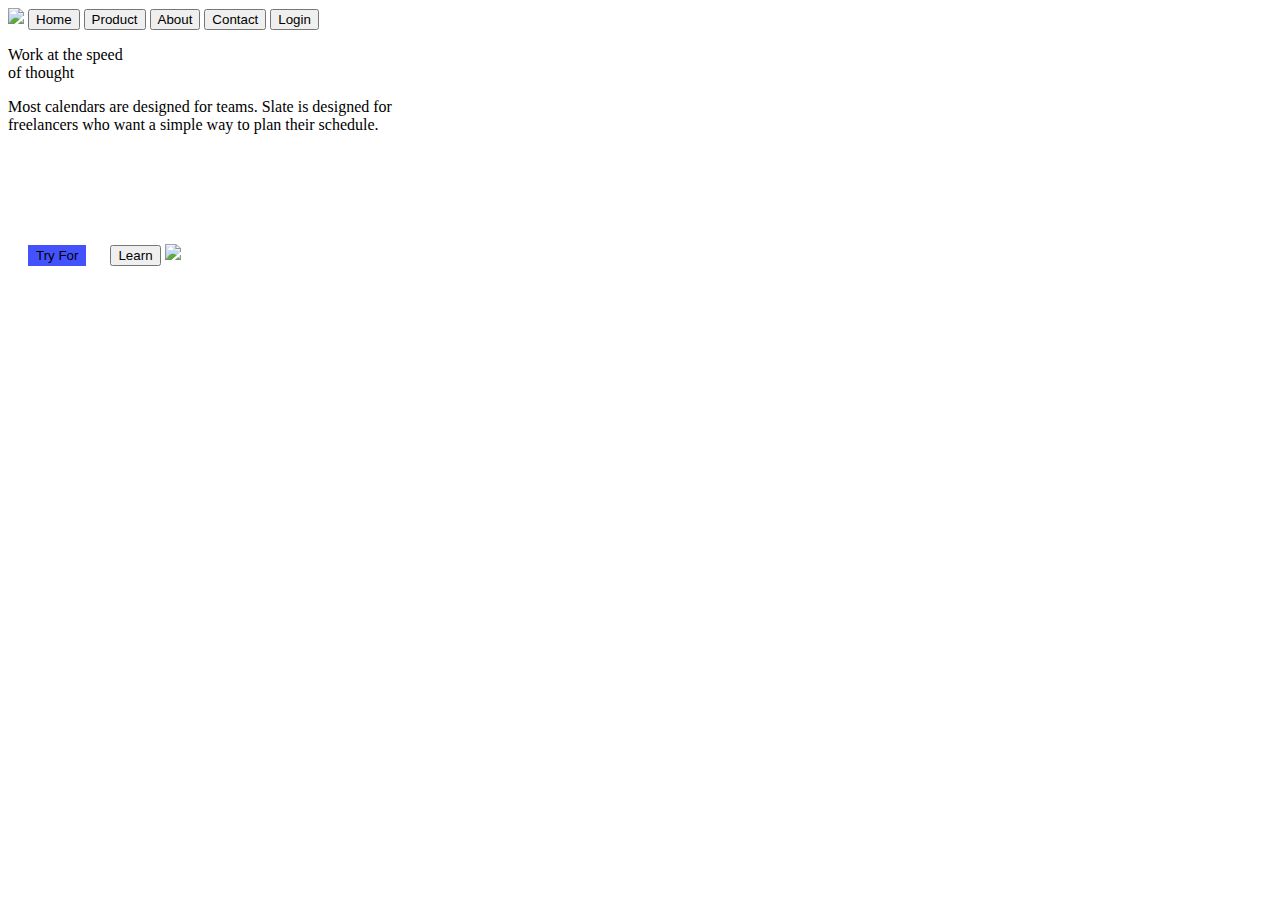
==== lab2/index.html @ c3edf82d "Это еще не конец, это для Рубена)" ====
<!DOCTYPE html>
<html lang="en">

<head>
    <meta charset="UTF-8">
    <meta http-equiv="X-UA-Compatible" content="IE=edge">
    <meta name="viewport" content="width=device-width, initial-scale=1.0">
    <link rel="stylesheet" href="styles.css" type="text/css"/>

    <title>FigmaLand</title>
</head>


<body>
    <flexWrapper>
        <img src="Icons/FigmaLand (Label).svg" width="186"></img>
        <menu_but>
            <button class="but1Class">Home</button>
            <button class="but1Class">Product</button>
            <button class="but1Class" >About</button>
            <button class="but1Class">Contact</button>
        </menu_but>
        <button class="but2Class">Login</button>
    </flexWrapper>

    <p class="sloganClass">Work at the speed<br>of thought</p>
    <p class="sloganSmallClass">Most calendars are designed for teams. Slate is designed for<br>freelancers who want a simple way to plan their schedule.</p>

    <flexWrapperBut>
        <button class=but2Class style="margin: 95px 20px; background-color:#4452FE; border: 2px solid #4452FE;">Try For</button>
        <button class=but2Class style="margin: 95px 20p">Learn</button>
    </flexWrapperBut>

    <FlexWrapperDash>
        <img class=dashboardClass src="Icons/Dashboard.svg"></img>
        <div class=gradClass></div>
    </FlexWrapper>

</body>

</html>
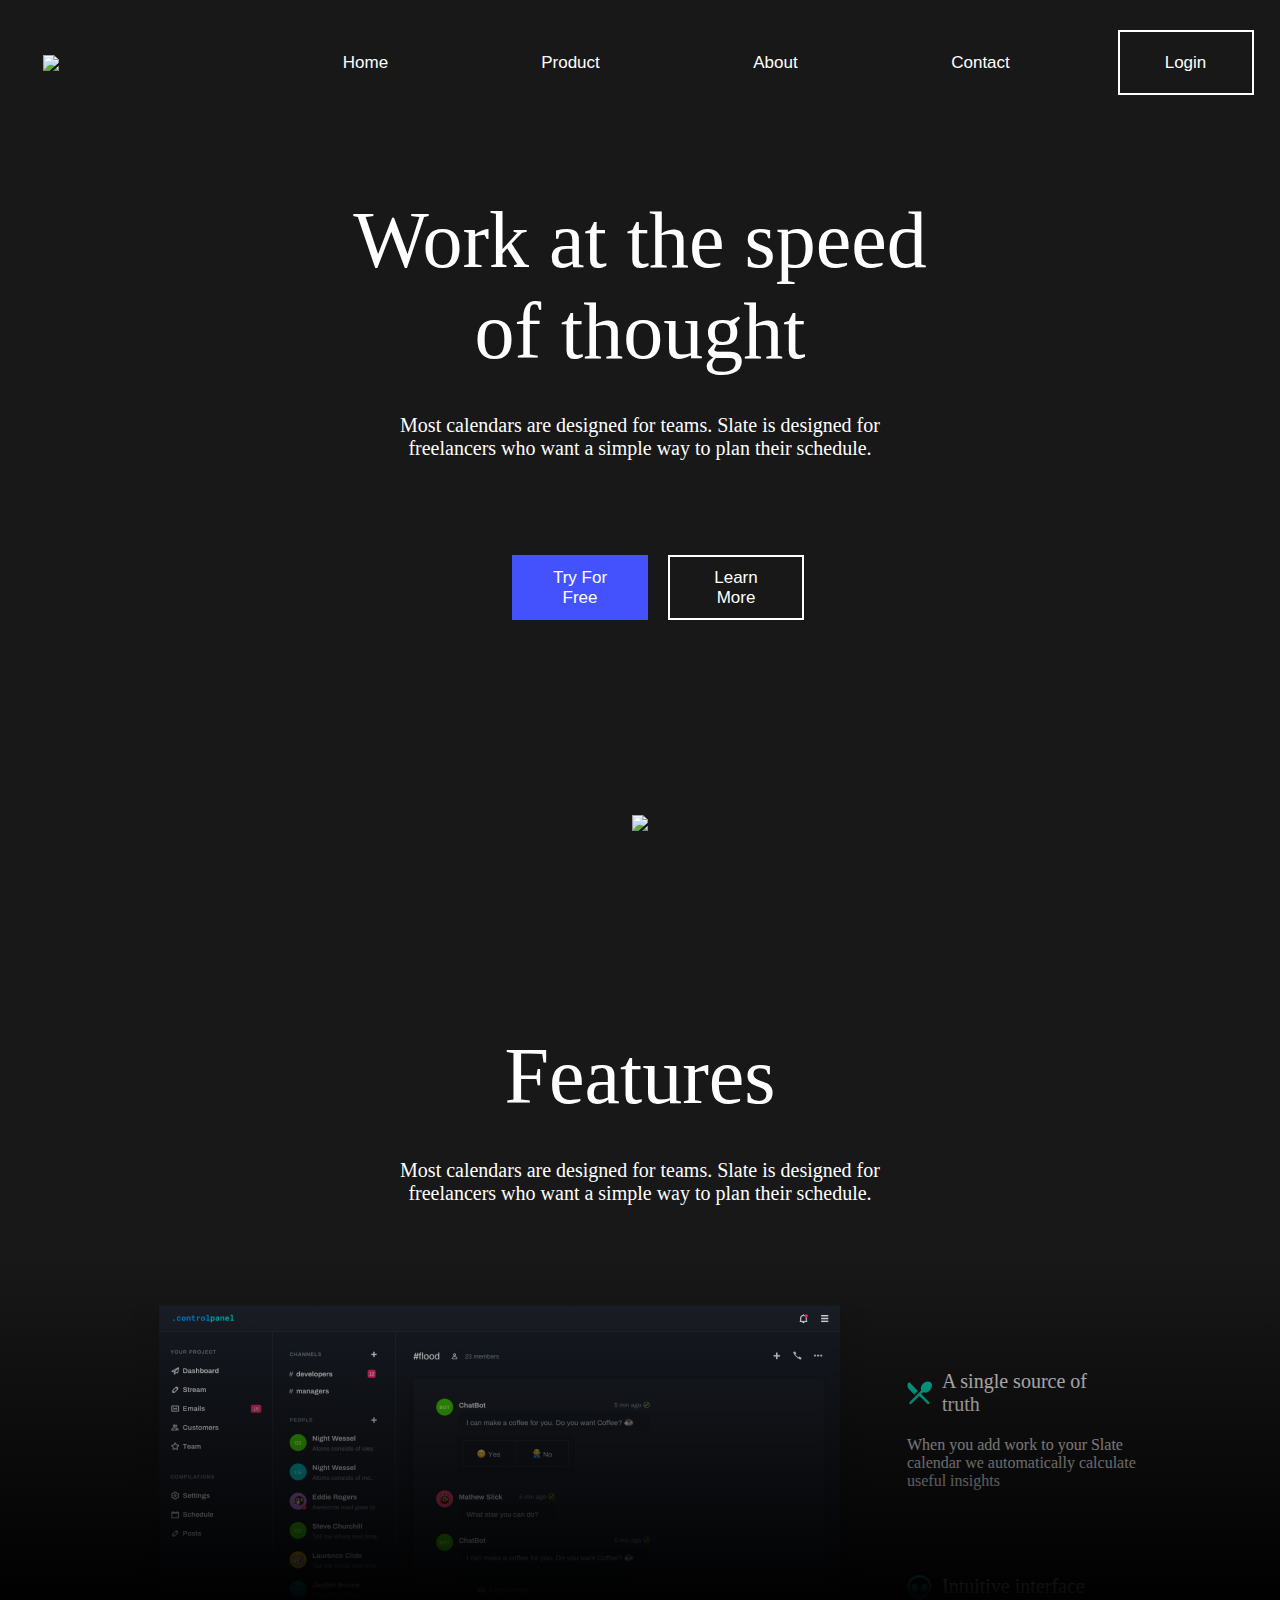
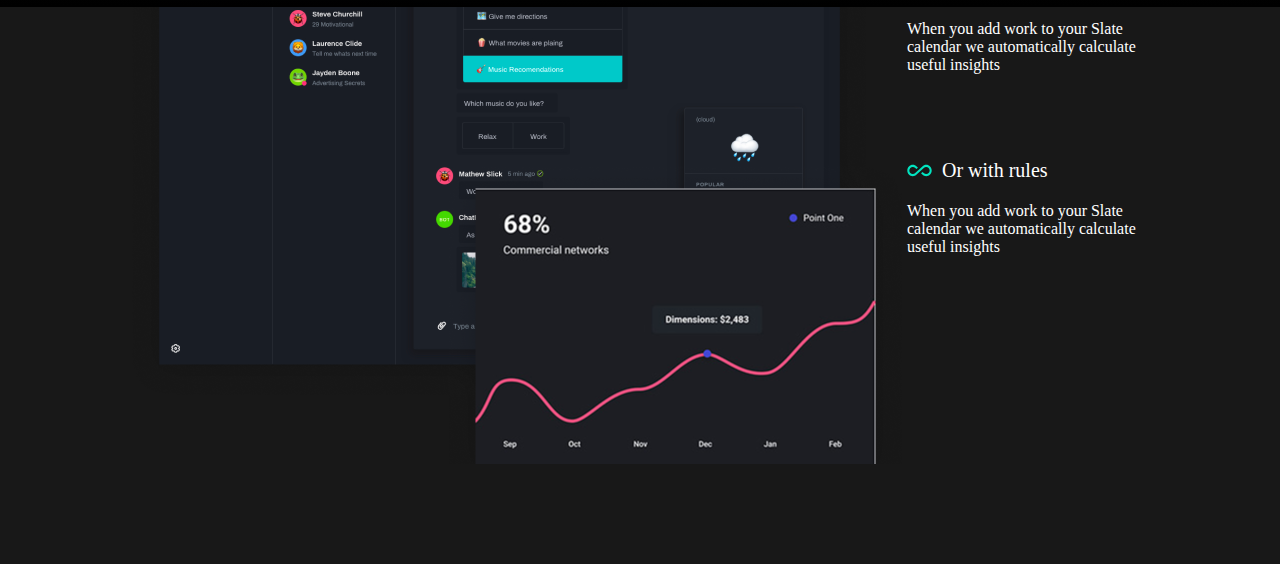
==== commit f21e86de: "горизонтальный скролл" ====
--- a/lab2/index.html
+++ b/lab2/index.html
@@ -14,12 +14,10 @@
 <body>
     <flexWrapper>
         <img src="Icons/FigmaLand (Label).svg" width="186"></img>
-        <menu_but>
-            <button class="but1Class">Home</button>
-            <button class="but1Class">Product</button>
-            <button class="but1Class" >About</button>
-            <button class="but1Class">Contact</button>
-        </menu_but>
+        <button class="but1Class">Home</button>
+        <button class="but1Class">Product</button>
+        <button class="but1Class" >About</button>
+        <button class="but1Class">Contact</button>
         <button class="but2Class">Login</button>
     </flexWrapper>
 
@@ -27,15 +25,45 @@
     <p class="sloganSmallClass">Most calendars are designed for teams. Slate is designed for<br>freelancers who want a simple way to plan their schedule.</p>
 
     <flexWrapperBut>
-        <button class=but2Class style="margin: 95px 20px; background-color:#4452FE; border: 2px solid #4452FE;">Try For</button>
-        <button class=but2Class style="margin: 95px 20p">Learn</button>
+        <button class=but2Class style="margin: 95px 20px; background-color:#4452FE; border: 2px solid #4452FE;">Try For Free</button>
+        <button class=but2Class style="margin: 95px 20p">Learn More</button>
     </flexWrapperBut>
+    
+    <flexBox>
+        <img src="../lab2/Icons/Dashboard.svg"></img>
+        <div class="gradClass"></div>
+    </flexBox>
 
-    <FlexWrapperDash>
-        <img class=dashboardClass src="Icons/Dashboard.svg"></img>
-        <div class=gradClass></div>
-    </FlexWrapper>
-
+    <p  style="margin-top: 200px;" class="sloganClass">Features</p>
+    <p class="sloganSmallClass">Most calendars are designed for teams. Slate is designed for<br>freelancers who want a simple way to plan their schedule.</p>
+    
+    <flexBoxRow>
+        <img src="Icons/Diagram.png">
+        <flexBoxColumn>
+            <flexColumn>
+                <flexBoxSmallRow>
+                    <img class="smallIconClass" src="Icons/knife&spoon.svg"></img>
+                    <span class="namePointClass">A single source of truth</span>
+                </flexBoxSmallRow>
+                <span class="textPointClass">When you add work to your Slate calendar we automatically calculate useful insights</span>
+            </flexColumn>
+            <flexColumn>
+                <flexBoxSmallRow>
+                    <img class="smallIconClass" src="Icons/alien.svg"></img>
+                    <span class="namePointClass">Intuitive interface</span>
+                </flexBoxSmallRow>
+                <span class="textPointClass">When you add work to your Slate calendar we automatically calculate useful insights</span>
+            </flexColumn>
+            <flexColumn>
+                <flexBoxSmallRow>
+                    <img class="smallIconClass" src="Icons/infinity.svg"></img>
+                    <span class="namePointClass">Or with rules</span>
+                </flexBoxSmallRow>
+                <span class="textPointClass">When you add work to your Slate calendar we automatically calculate useful insights</span>
+            </flexColumn>
+        </flexBoxColumn>
+    </flexBoxRow>
+    
 </body>
 
 </html>--- a/lab2/styles.css
+++ b/lab2/styles.css
@@ -0,0 +1,167 @@
+:root {
+    --dark-background: #181818;
+}
+
+body {
+    background: var(--dark-background);
+    font-family: "Graphik";
+    /* overflow-x: hidden; */
+}
+
+flexWrapper {
+    display: flex;
+    width: 100vw;
+    flex-direction: row;
+    justify-content: space-around;
+    align-items: center;
+    margin-top: 30px;
+}
+
+flexWrapperBut {
+    display: flex;
+    width: 100vw;
+    flex-direction: row;
+    justify-content: center;
+    align-items: baseline;
+}
+
+flexWrapperDash {
+    display: flex;
+    position: relative;
+    align-items: center;
+    width: 100vw;
+}
+
+flexBox {
+    display: flex;
+    flex-direction: row;
+    justify-content: center;
+    margin: 0;
+    margin: 100px;
+}
+
+flexBoxRow {
+    display: flex;
+    flex-direction: row;
+    justify-content: center;
+    margin: 100px 20px;
+}
+
+flexBoxSmallRow {
+    display: flex;
+    flex-direction: row;
+    justify-content: left;
+    margin: 45px 0 20px 0;
+}
+
+
+flexBoxColumn {
+    display: flex;
+    flex-direction: column;
+    justify-content: left;
+}
+
+flexColumn {
+    width: 250px;
+    display: flex;
+    flex-direction: column;
+    justify-content: left;
+    margin: 20px 0;
+}
+
+
+
+.but1Class {
+    padding: 7px 25px;
+    text-align: center;
+    background-color: var(--dark-background);
+    color: white;
+    border: 0; 
+    box-shadow: 0;
+    font-size: 17px;
+    width: 136px;
+    height:65px
+}
+
+.but2Class {
+    font-size: 17px;
+    padding: 7px 25px;
+    text-align: center;
+    background-color: var(--dark-background);
+    color: white;
+    border: 2px solid white; 
+    width: 136px;
+    height: 65px;
+}
+
+button, 
+button:active, 
+button:focus {
+    outline: none;
+}
+
+.sloganClass {
+    color: white;
+    margin: 100px 0 37px 0;
+    text-align: center;
+    font-style: normal;
+    font-size: 80px;
+
+}
+
+.sloganSmallClass {
+    color: white;
+    margin: 0;
+    text-align: center;
+    font-style: normal;
+    font-size: 20px;
+
+}
+
+.dashboardClass {
+    background-size: contain;
+    height: 840px;
+    background: url("../lab2/Icons/Dashboard.svg");
+    /* box-shadow: inset 0 -350px 350px #111111; */
+}
+
+.gradClass {
+    position: absolute;
+    background: linear-gradient(to bottom, #ffffff00, #000000);
+    width: 100%;
+    height: 350px;
+    margin-top: 442px;
+    left: 0;
+    right: 0;
+}
+
+.smallIconClass {
+    width: 25px;
+}
+
+.namePointClass {
+    color: white;
+    margin: 0;
+    text-align: left;
+    font-style: normal;
+    font-size: 20px;
+    margin: 0 10px;
+    width: 150px;
+}
+
+.textPointClass {
+    color: white;
+    margin: 0;
+    text-align: left;
+    font-style: normal;
+    font-size: 16px;
+    width: 248px;
+}
+
+@font-face {
+    font-family: "Graphik"; 
+    src: url("../lab2/Fonts/Graphik-Regular.ttf") ; 
+    font-style: normal; 
+    font-weight: normal; 
+
+    } 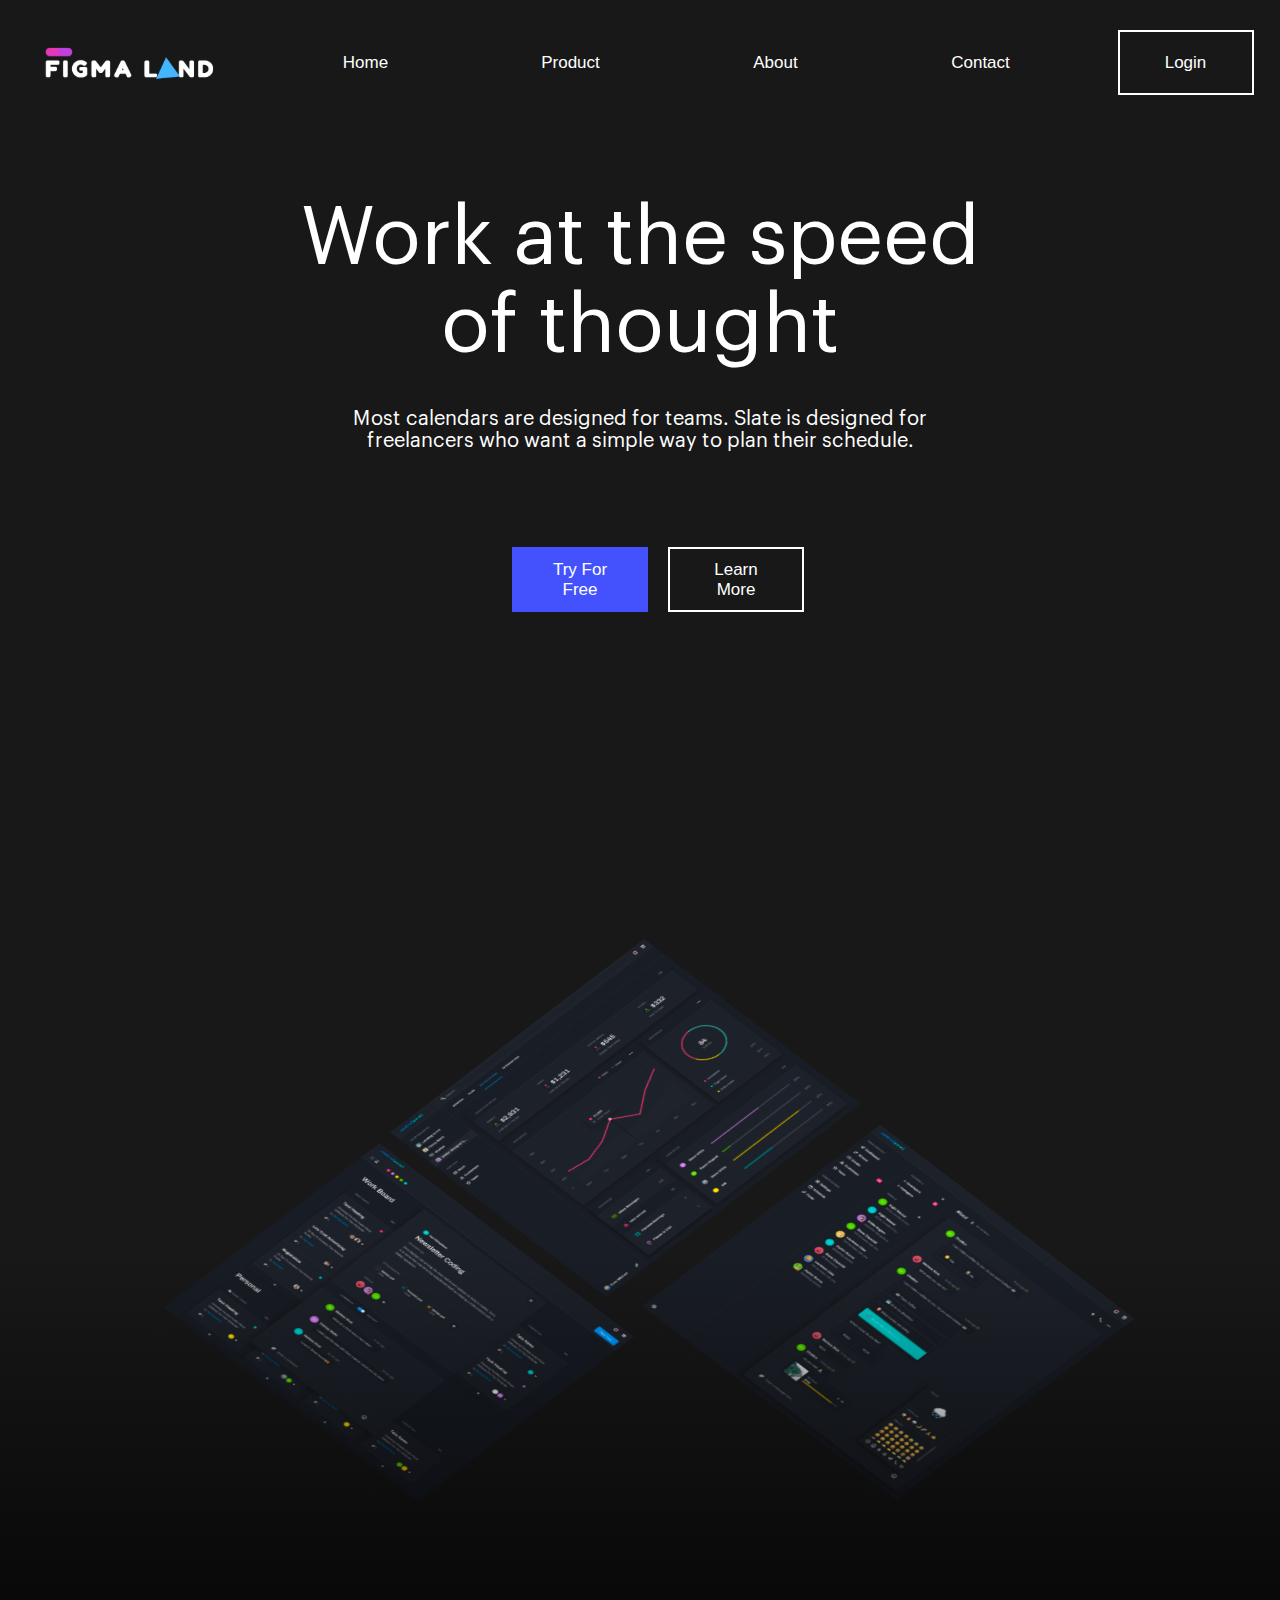
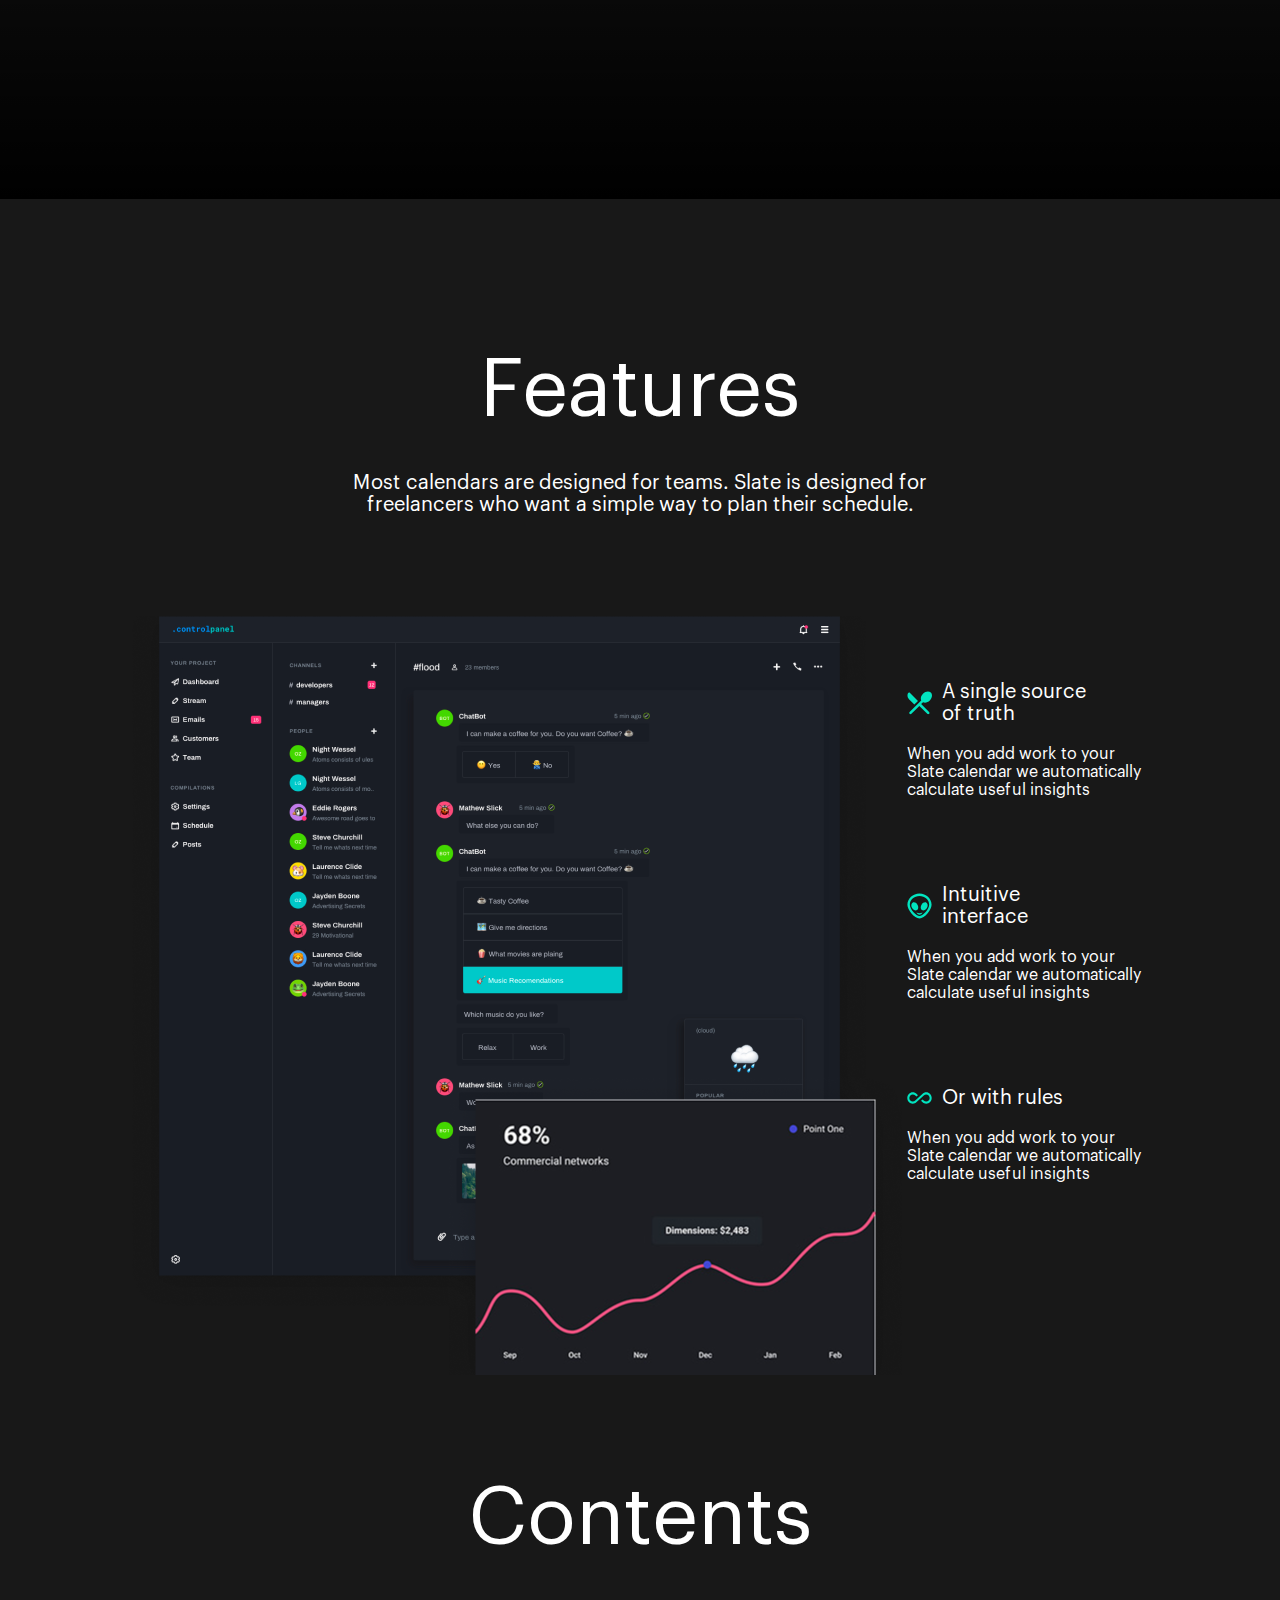
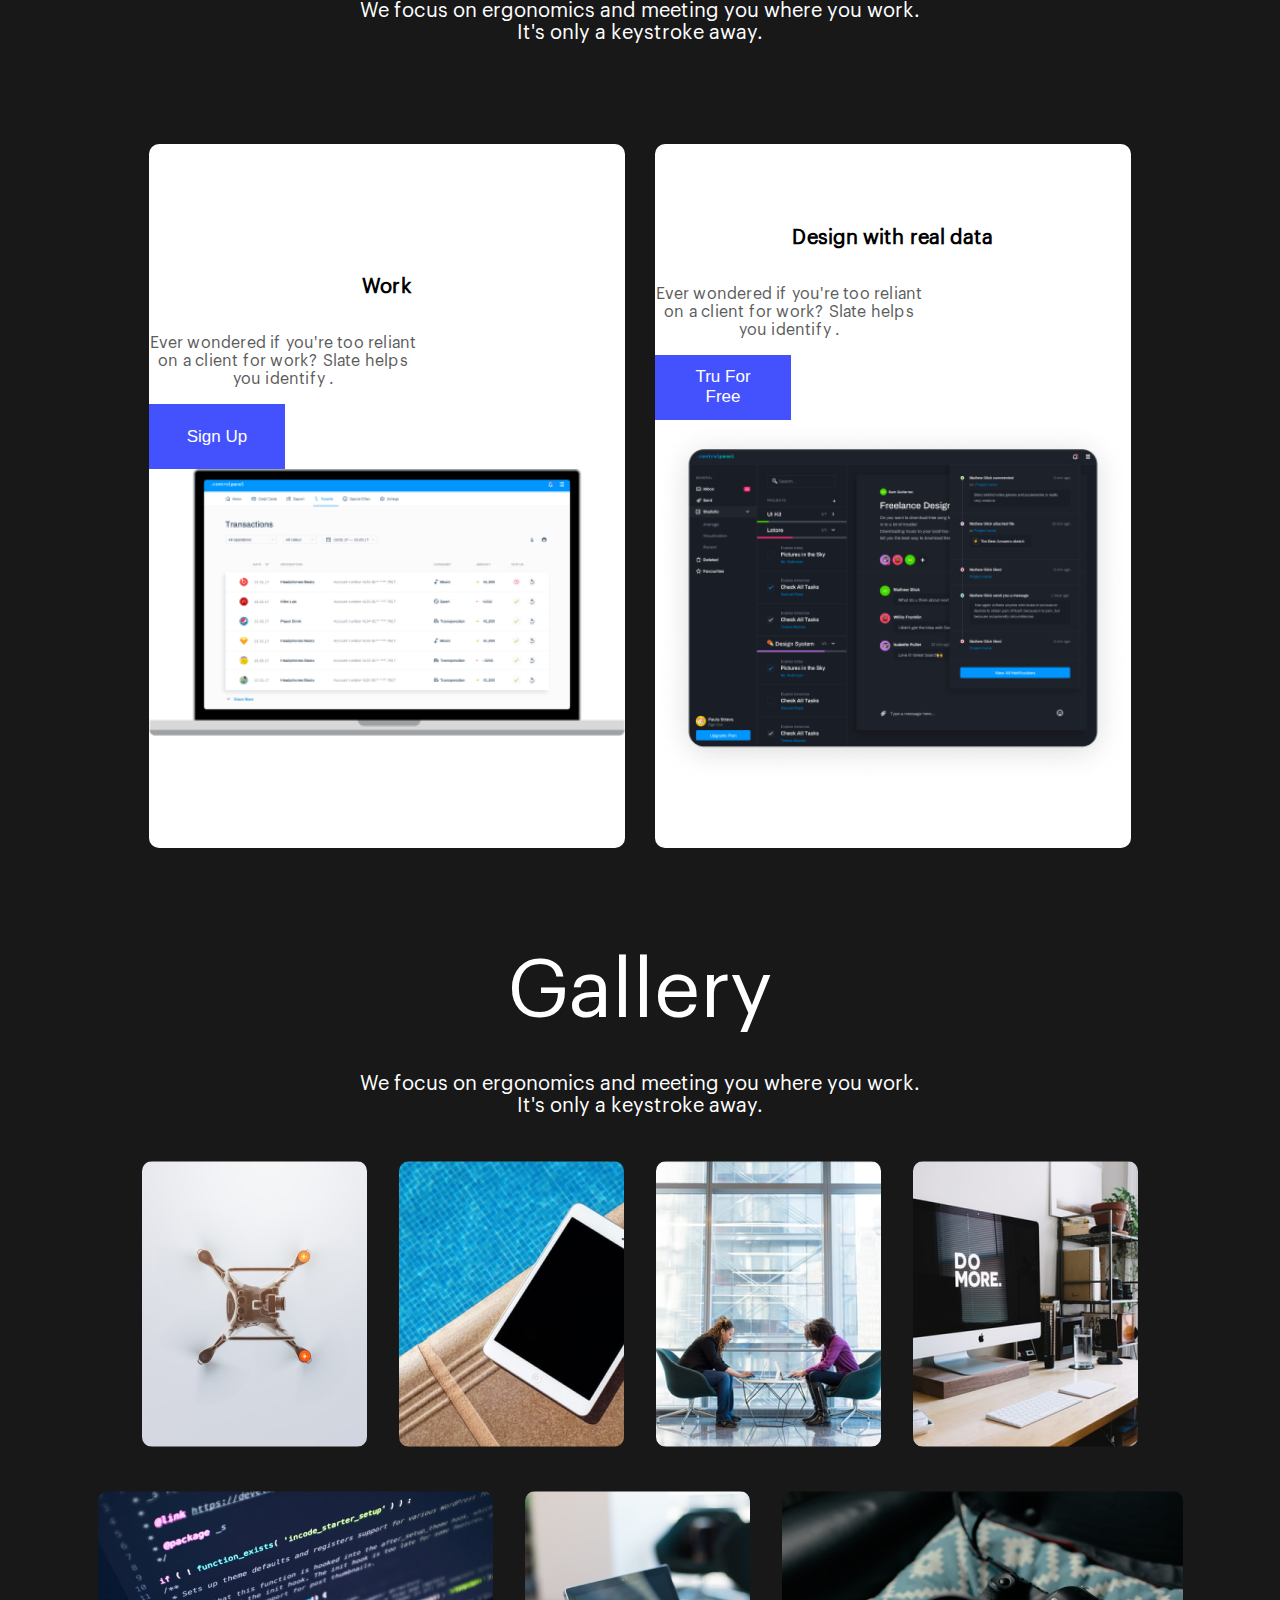
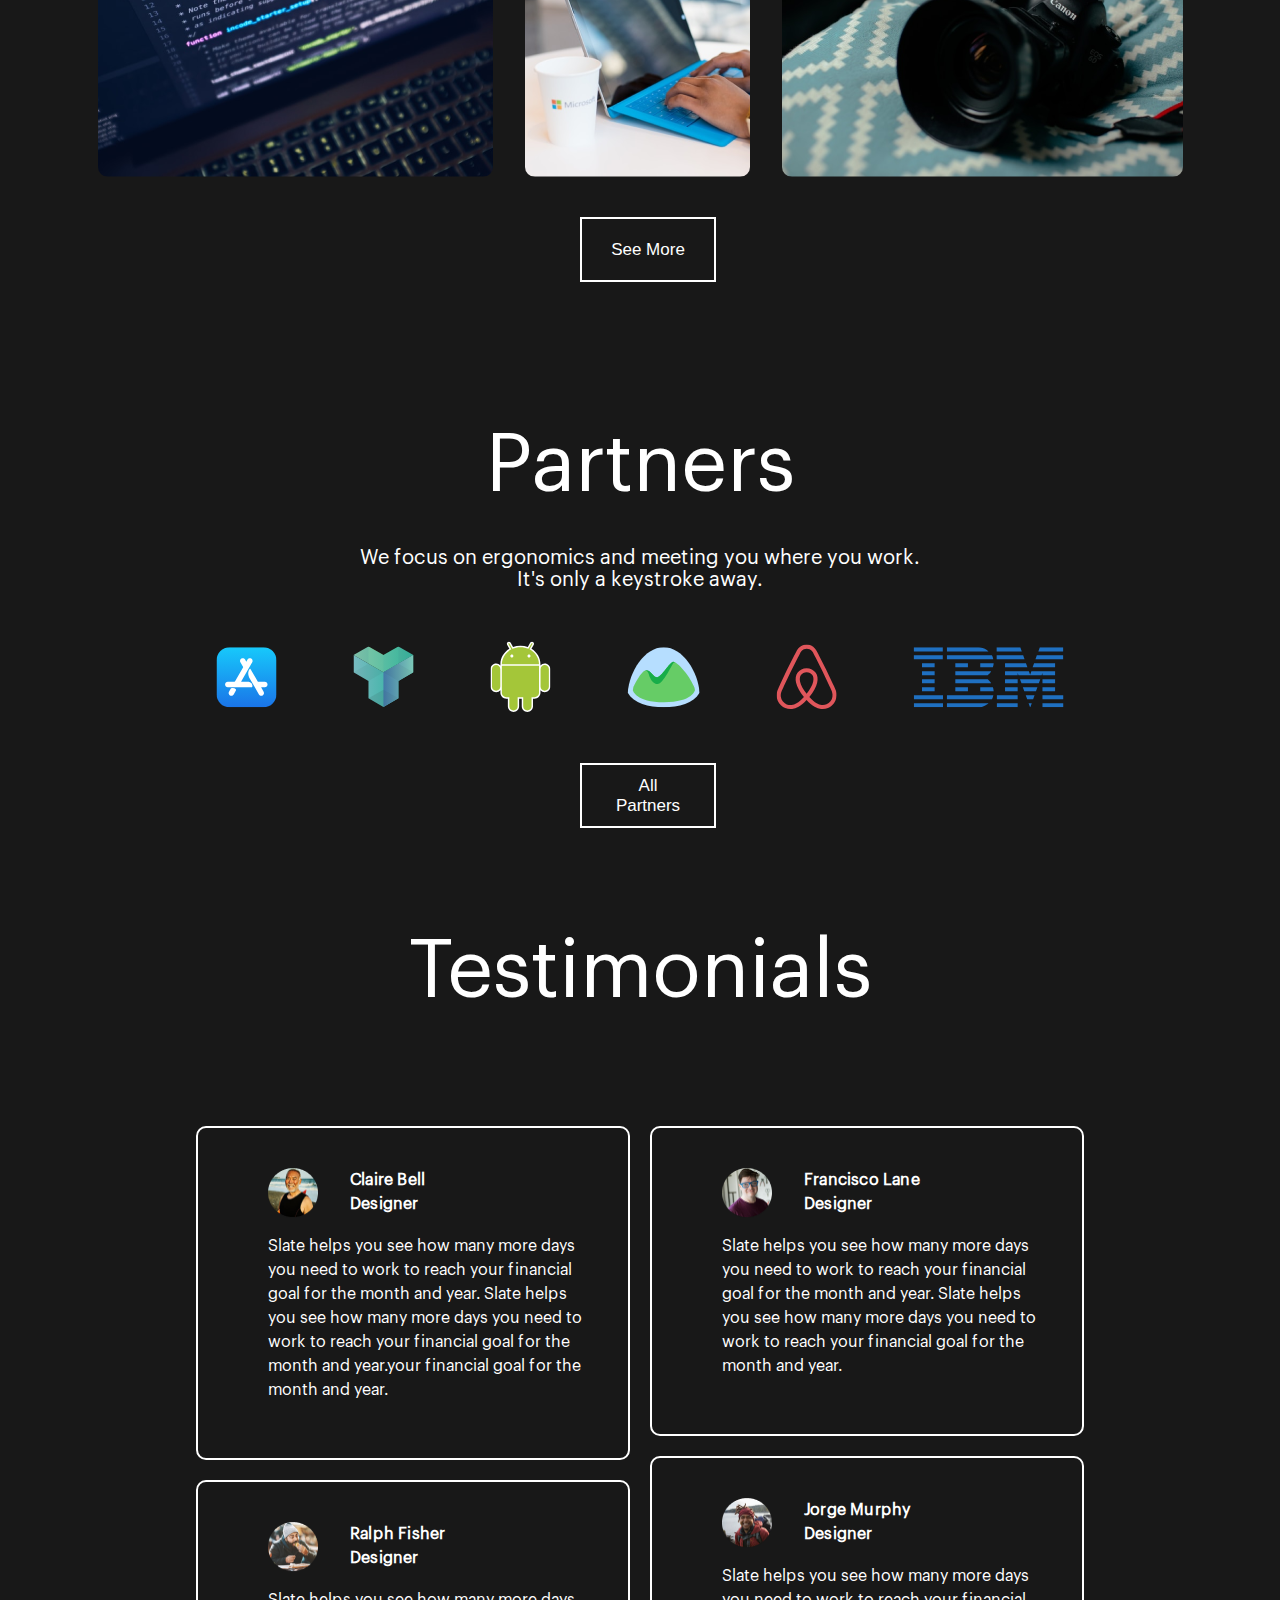
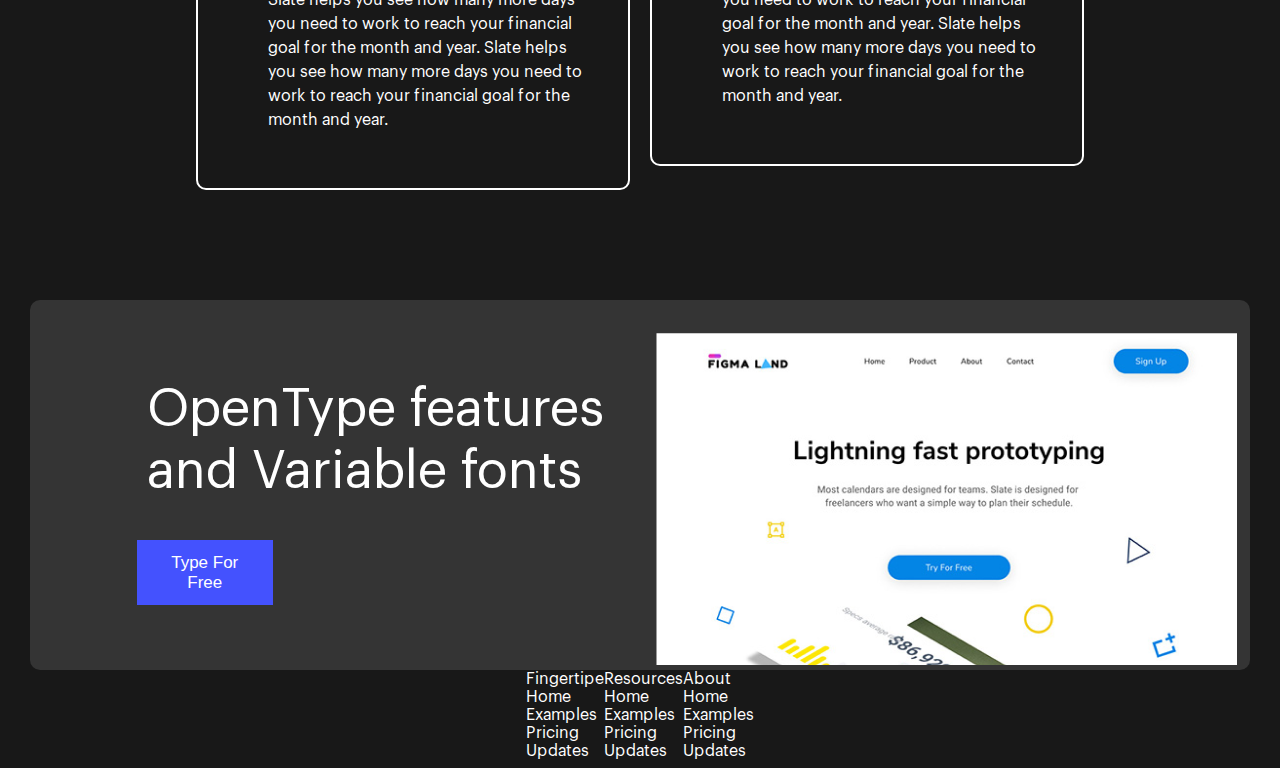
==== commit 2219aad3: "Checking" ====
--- a/lab2/index.html
+++ b/lab2/index.html
@@ -13,7 +13,7 @@
 
 <body>
     <flexWrapper>
-        <img src="Icons/FigmaLand (Label).svg" width="186"></img>
+        <img src="Icons/FigmaLand (Label).svg">
         <button class="but1Class">Home</button>
         <button class="but1Class">Product</button>
         <button class="but1Class" >About</button>
@@ -30,11 +30,11 @@
     </flexWrapperBut>
     
     <flexBox>
-        <img src="../lab2/Icons/Dashboard.svg"></img>
+        <img class="dashboardClass" src="../lab2/Icons/Dashboard.svg">
         <div class="gradClass"></div>
     </flexBox>
 
-    <p  style="margin-top: 200px;" class="sloganClass">Features</p>
+    <p style="margin-top: 300px" class="sloganClass">Features</p>
     <p class="sloganSmallClass">Most calendars are designed for teams. Slate is designed for<br>freelancers who want a simple way to plan their schedule.</p>
     
     <flexBoxRow>
@@ -42,27 +42,179 @@
         <flexBoxColumn>
             <flexColumn>
                 <flexBoxSmallRow>
-                    <img class="smallIconClass" src="Icons/knife&spoon.svg"></img>
+                    <img class="smallIconClass" src="Icons/knife&spoon.svg">
                     <span class="namePointClass">A single source of truth</span>
                 </flexBoxSmallRow>
                 <span class="textPointClass">When you add work to your Slate calendar we automatically calculate useful insights</span>
             </flexColumn>
             <flexColumn>
                 <flexBoxSmallRow>
-                    <img class="smallIconClass" src="Icons/alien.svg"></img>
+                    <img class="smallIconClass" src="Icons/alien.svg">
                     <span class="namePointClass">Intuitive interface</span>
                 </flexBoxSmallRow>
                 <span class="textPointClass">When you add work to your Slate calendar we automatically calculate useful insights</span>
             </flexColumn>
             <flexColumn>
                 <flexBoxSmallRow>
-                    <img class="smallIconClass" src="Icons/infinity.svg"></img>
+                    <img class="smallIconClass" src="Icons/infinity.svg">
                     <span class="namePointClass">Or with rules</span>
                 </flexBoxSmallRow>
                 <span class="textPointClass">When you add work to your Slate calendar we automatically calculate useful insights</span>
             </flexColumn>
         </flexBoxColumn>
     </flexBoxRow>
+
+    <p class="sloganClass">Contents</p>
+    <p class="sloganSmallClass">We focus on ergonomics and meeting you where you work.<br>It's only a keystroke away.</p>
+    <flexBoxRow>
+        <div class="blockClass">
+            <p class="boxName">Work</p>
+            <p class="boxTetxt">Ever wondered if you're too reliant on a client for work? Slate helps you identify .</p>
+            <button class=but2Class style="background-color:#4452FE; border: 2px solid #4452FE;">Sign Up</button>
+            <img src="Icons/Macbook Pro.png">
+        </div>
+        <div class="blockClass">
+            <p class="boxName">Design with real data</p>
+            <p class="boxTetxt">Ever wondered if you're too reliant on a client for work? Slate helps you identify .</p>
+            <button class=but2Class style="background-color:#4452FE; border: 2px solid #4452FE;">Tru For Free</button>
+            <img src="Icons/Boards Notifications.png">
+        </div>
+    </flexBoxRow>
+
+    <p class="sloganClass">Gallery</p>
+    <p class="sloganSmallClass">We focus on ergonomics and meeting you where you work.<br>It's only a keystroke away.</p>
+    <flexBoxColumn>
+        <flexBoxRow style="margin-top: 44px; margin-bottom: 0;">
+            <img class="galleryImg" src="Icons/Gallery 1.png">
+            <img class="galleryImg"src="Icons/Gallery 2.png">
+            <img class="galleryImg"src="Icons/Gallery 3.png">
+            <img class="galleryImg"src="Icons/Gallery 4.png">
+        </flexBoxRow>
+        <flexBoxRow style="margin-top: 44px; margin-bottom: 0;">
+            <img class="galleryImg"src="Icons/Gallery 5.png">
+            <img class="galleryImg"src="Icons/Gallery 6.png">
+            <img class="galleryImg"src="Icons/Gallery 7.png">
+        </flexBoxRow>
+    </flexBoxColumn>
+    <flexWrapperBut>
+        <button class=but2Class style="margin: 40px">See More</button>
+    </flexWrapperBut>
+
+    <p class="sloganClass">Partners</p>
+    <p class="sloganSmallClass">We focus on ergonomics and meeting you where you work.<br>It's only a keystroke away.</p>
+    <flexBoxRow2>
+        <img class="iconBrand" src="Icons/1 logos_apple-app-store.svg">
+        <img class="iconBrand" src="Icons/2 logos_apiary.svg">
+        <img class="iconBrand" src="Icons/3 logos_android-icon.svg">
+        <img class="iconBrand" src="Icons/4 logos_basecamp.svg">
+        <img class="iconBrand" src="Icons/5 logos_airbnb.svg">
+        <img class="iconBrand" src="Icons/6 logos_ibm.svg">
+    </flexBoxRow2>
+    <flexWrapperBut>
+        <button class=but2Class>All Partners</button>
+    </flexWrapperBut>
+
+    <p class="sloganClass">Testimonials</p>
+    <flexBoxRow>
+        <flexBoxColumn>
+            <div class="testimClass">
+                <testimName>
+                    <img class="avatarClass" src="Icons/Avatar 1.png">
+                    <p class="avatarTextClass">Claire Bell<br>Designer</p>
+                </testimName>
+                <p class="testimTestClass">Slate helps you see how many more days 
+                    you need to work to reach your financial 
+                    goal for the month and year. Slate helps 
+                    you see how many more days 
+                    you need to work to reach your financial 
+                    goal for the month and year.your financial 
+                    goal for the month and year.</p>
+            </div>
+
+            <div class="testimClass">
+                <testimName>
+                    <img class="avatarClass" src="Icons/Avatar 2.png">
+                    <p class="avatarTextClass">Ralph Fisher<br>Designer</p>
+                </testimName>
+                <p class="testimTestClass">Slate helps you see how many more days 
+                    you need to work to reach your financial 
+                    goal for the month and year. Slate helps 
+                    you see how many more days 
+                    you need to work to reach your financial 
+                    goal for the month and year.</p>
+            </div>
+        </flexBoxColumn>
+        <flexBoxColumn>
+            <div class="testimClass">
+                <testimName>
+                    <img class="avatarClass" src="Icons/Avatar 3.png">
+                    <p class="avatarTextClass">Francisco Lane<br>Designer</p>
+                </testimName>
+                <p class="testimTestClass">Slate helps you see how many more days 
+                    you need to work to reach your financial 
+                    goal for the month and year. Slate helps 
+                    you see how many more days 
+                    you need to work to reach your financial 
+                    goal for the month and year.</p>
+            </div>
+
+            <div class="testimClass">
+                <testimName>
+                    <img class="avatarClass" src="Icons/Avatar 4.png">
+                    <p class="avatarTextClass">Jorge Murphy<br>Designer</p>
+                </testimName>
+                <p class="testimTestClass">Slate helps you see how many more days 
+                    you need to work to reach your financial 
+                    goal for the month and year. Slate helps 
+                    you see how many more days 
+                    you need to work to reach your financial 
+                    goal for the month and year.</p>
+            </div>
+        </flexBoxColumn>
+    </flexBoxRow>
+
+
+    <flexWrapperContainer>
+        <flexContainer>
+            <flexBoxRow3>
+                <flexBoxColumn>
+                    <p class="infBlockText">OpenType features 
+                        and Variable fonts</p>
+                    <button class=but2Class style="margin: 38px 0 0 94px; background-color:#4452FE; border: 2px solid #4452FE;">Type For Free</button>
+                </flexBoxColumn>
+                <flexBoxColumn>
+                    <img style="justify-content: right;" src="Icons/Line Chart 1.png">
+                </flexBoxColumn>
+            </flexBoxRow3>
+        </flexContainer>
+    </flexWrapperContainer>
+
+    <flexWrapperContainer>
+        <flexBoxRow3>
+            <flexBoxColumn>
+                <a class="mainLink">Fingertipe</a>
+                <a class="link">Home</a>
+                <a class="link">Examples</a>
+                <a class="link">Pricing</a>
+                <a class="link">Updates</a>
+            </flexBoxColumn>
+            <flexBoxColumn>
+                <a class="mainLink">Resources</a>
+                <a class="link">Home</a>
+                <a class="link">Examples</a>
+                <a class="link">Pricing</a>
+                <a class="link">Updates</a>
+            </flexBoxColumn>
+            <flexBoxColumn>
+                <a class="mainLink">About</a>
+                <a class="link">Home</a>
+                <a class="link">Examples</a>
+                <a class="link">Pricing</a>
+                <a class="link">Updates</a>
+            </flexBoxColumn>
+        </flexBoxRow3>
+    </flexWrapperContainer>
+    
     
 </body>
 
--- a/lab2/styles.css
+++ b/lab2/styles.css
@@ -42,9 +42,25 @@
 
 flexBoxRow {
     display: flex;
+    position: relative;
     flex-direction: row;
     justify-content: center;
     margin: 100px 20px;
+}
+
+flexBoxRow2 {
+    display: flex;
+    position: relative;
+    flex-direction: row;
+    justify-content: center;
+    margin: 50px;
+}
+
+flexBoxRow3 {
+    display: flex;
+    position: relative;
+    flex-direction: row;
+    justify-content: space-around;
 }
 
 flexBoxSmallRow {
@@ -69,7 +85,25 @@
     margin: 20px 0;
 }
 
-
+testimName {
+    display: flex;
+    flex-direction: row;
+    justify-content: left;
+}
+
+flexWrapperContainer {
+    display: flex;
+    justify-content: center;
+}
+
+
+flexContainer {
+    width: 1220px;
+    height: 370px;
+    background-color: #343434;
+    border-radius: 10px;
+    margin: 0;
+}
 
 .but1Class {
     padding: 7px 25px;
@@ -119,9 +153,10 @@
 }
 
 .dashboardClass {
-    background-size: contain;
+    position: relative;
+    width: 100%;
     height: 840px;
-    background: url("../lab2/Icons/Dashboard.svg");
+    /* background: url("../lab2/Icons/Dashboard.svg"); */
     /* box-shadow: inset 0 -350px 350px #111111; */
 }
 
@@ -129,7 +164,7 @@
     position: absolute;
     background: linear-gradient(to bottom, #ffffff00, #000000);
     width: 100%;
-    height: 350px;
+    height: 550px;
     margin-top: 442px;
     left: 0;
     right: 0;
@@ -156,6 +191,86 @@
     font-style: normal;
     font-size: 16px;
     width: 248px;
+}
+
+.blockClass {
+    display: flex;
+    justify-content: center;
+    flex-direction: column;
+    width: 476px;
+    height: 624px;
+    margin: 0 15px;
+    padding: 40px 0;
+    border-radius: 10px;
+    background-color: white;
+}
+
+.boxName{
+    color: black;
+    text-align: center;
+    font-weight: bold;
+    font-size: 20px;
+    letter-spacing: 0.1px;
+}
+
+.boxTetxt {
+    width: 268px;
+    color: rgba(92, 92, 92, 1);
+    text-align: center;
+    font-size: 16px;
+    letter-spacing: 0.2px;
+}
+
+.galleryImg {
+    margin: 0 16px;
+    border-radius: 10px;
+}
+
+.iconBrand {
+    margin: 0 38px;
+}
+
+.testimClass {
+    border: 2px solid white;
+    border-radius: 10px;
+    margin: 10px;
+    padding: 40px 40px 40px 70px;
+    color: white;
+    width: 320px;
+}
+
+.avatarClass {
+    width: 50px;
+    height: 50px;
+}
+
+.avatarTextClass {
+    line-height: 24px;;
+    letter-spacing: 0.2px;
+    padding: 0 10px;
+    margin: 0 22px;
+    font-weight: bold;
+}
+
+.testimTestClass {
+    font-size: 16px;
+    line-height: 24px;;
+}
+
+.infBlockText {
+    width: 480px;
+    font-size: 52px;
+    margin: 78px 0 0 104px;
+    color: white;
+    line-height: 62px;
+}
+
+.mainLink {
+    color: white;
+}
+
+.link {
+    color: white;
 }
 
 @font-face {
